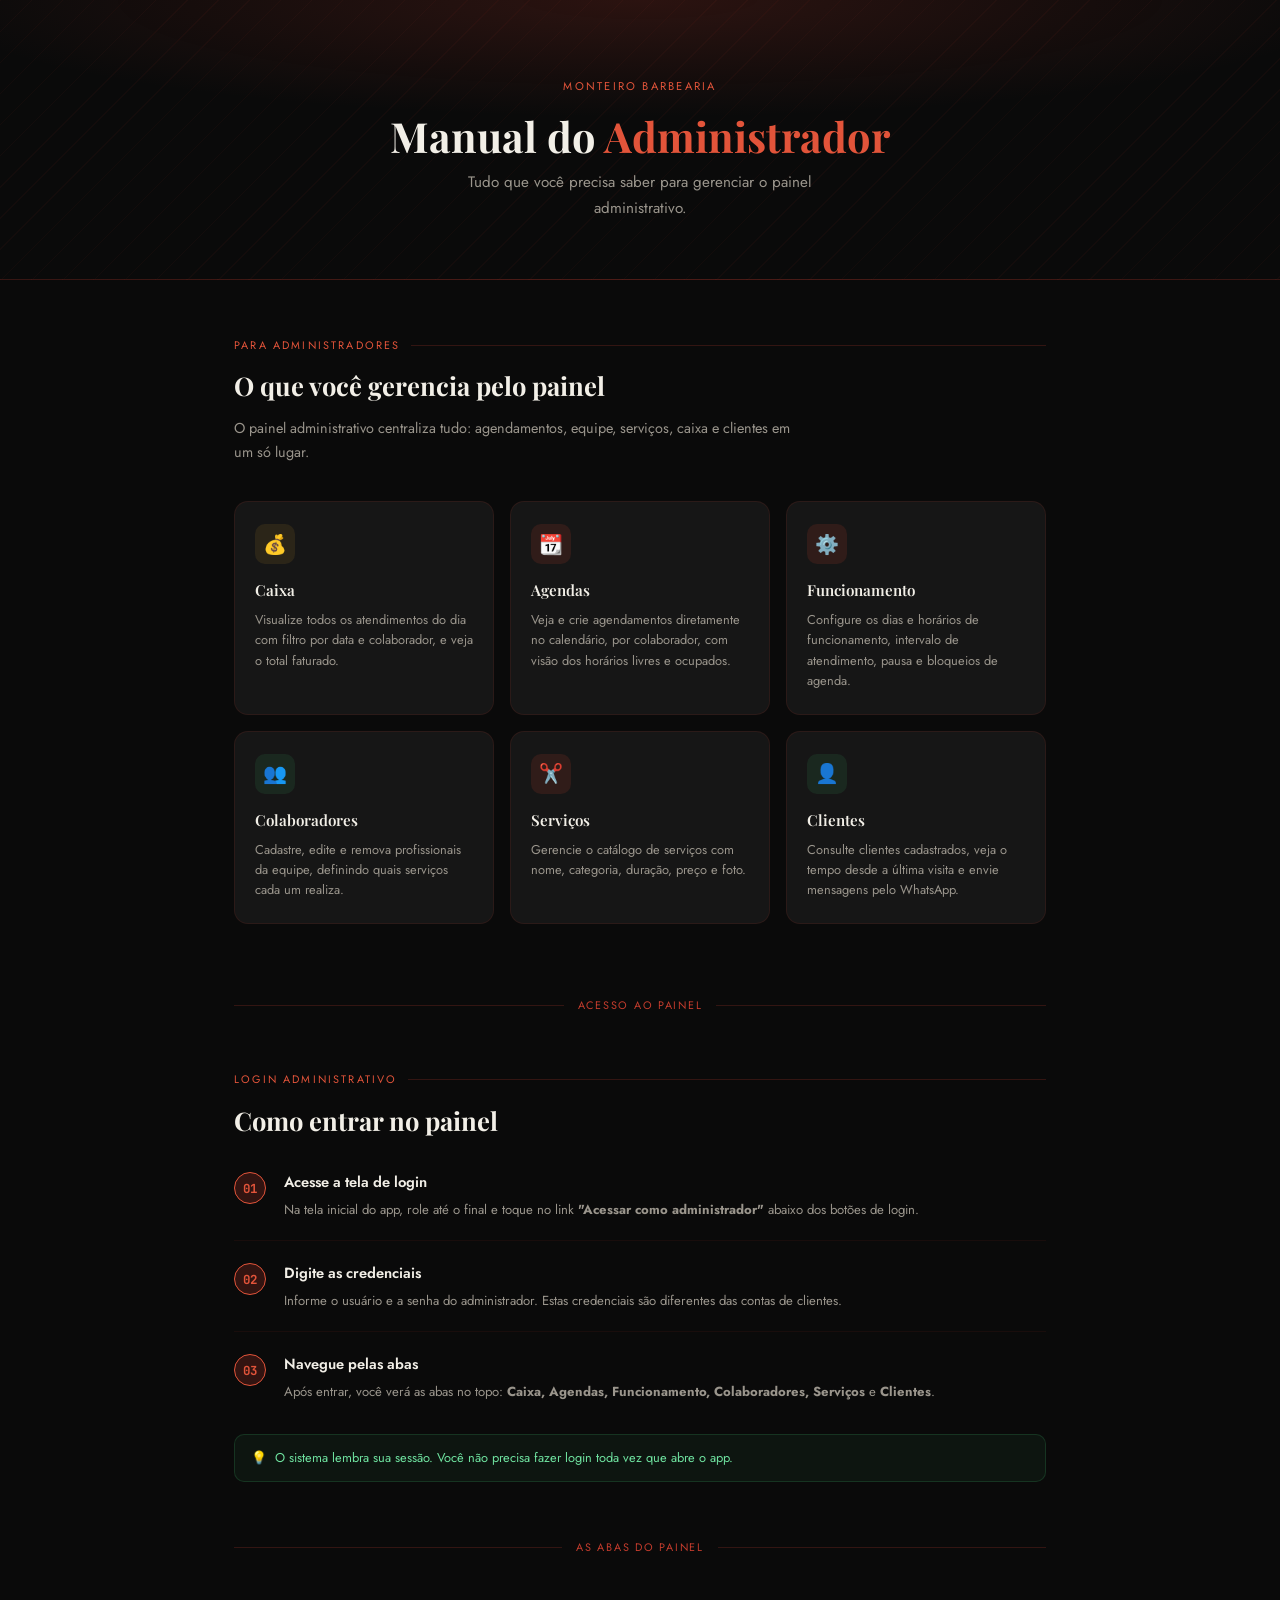
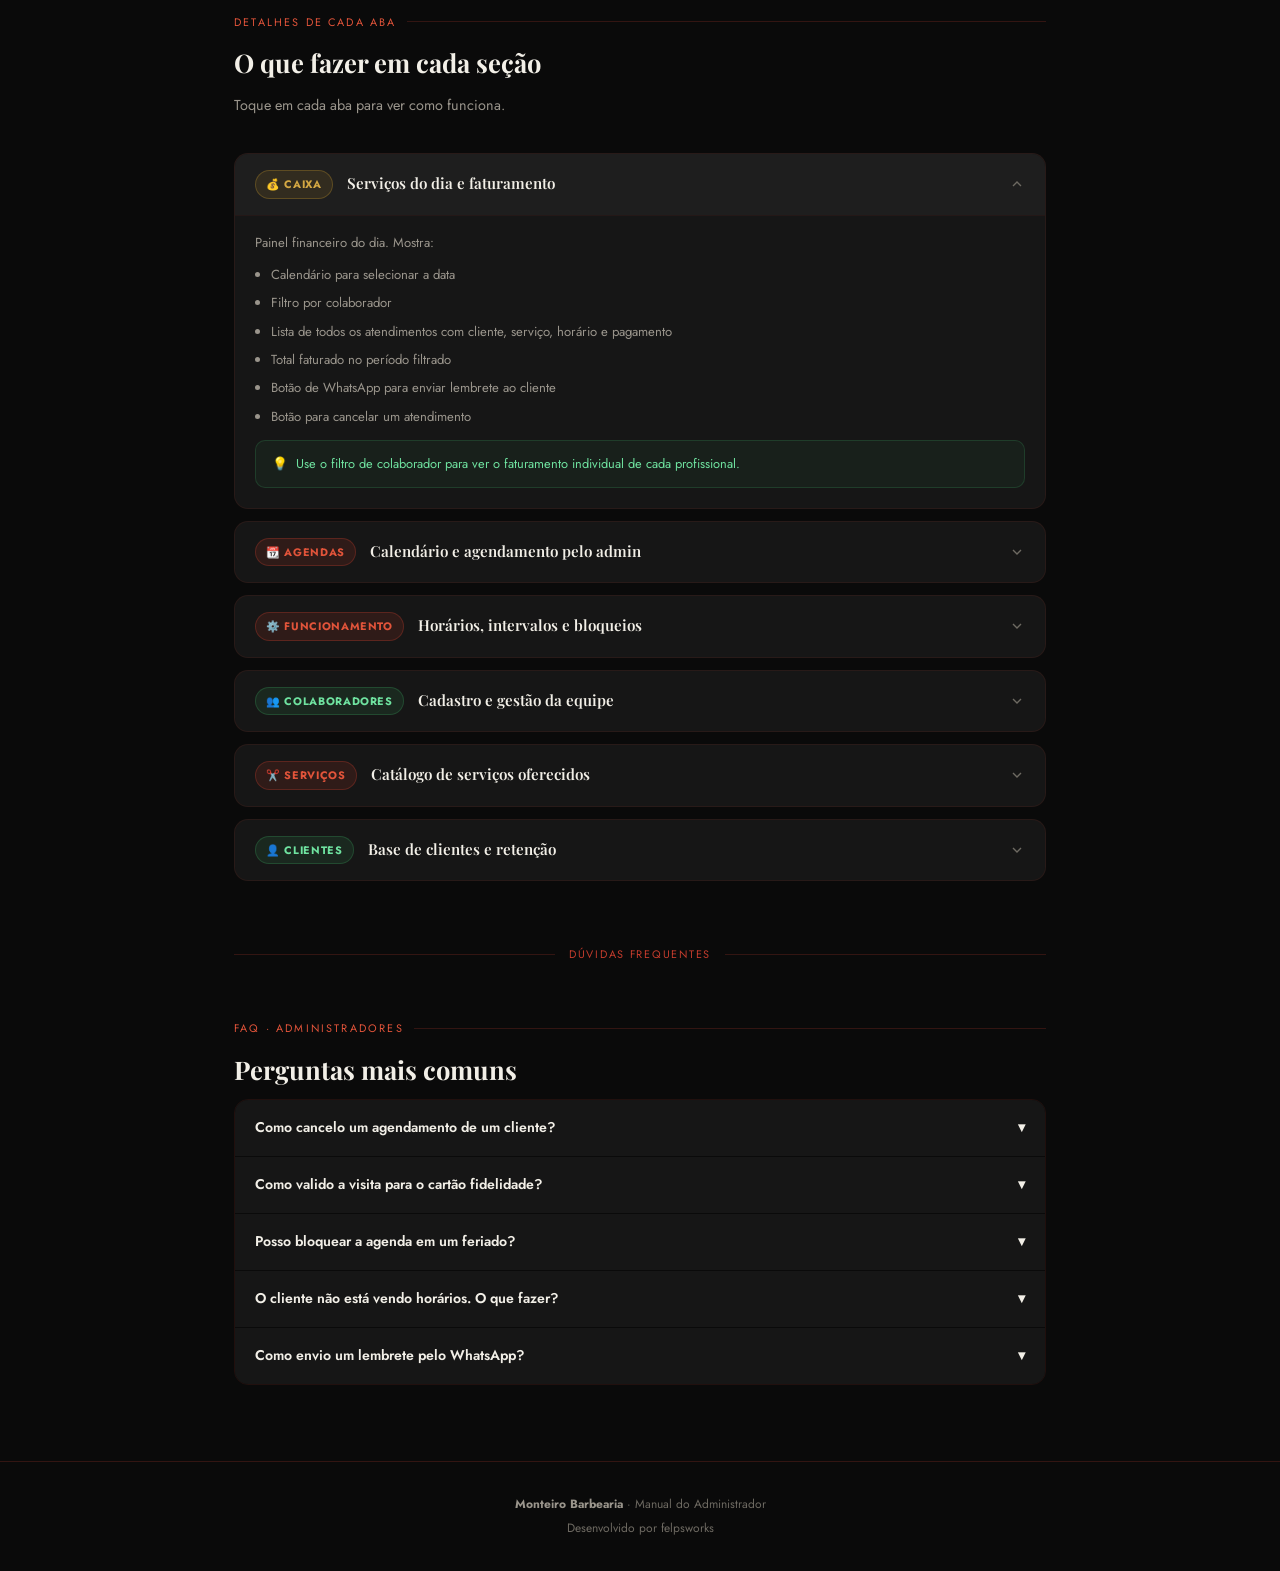
==== manual-admin.html @ 33fc9440 "Add files via upload" ====
<!DOCTYPE html>
<html lang="pt-BR">
<head>
<meta charset="UTF-8">
<meta name="viewport" content="width=device-width, initial-scale=1.0">
<title>Manual do Admin · Monteiro Barbearia</title>
<link rel="preconnect" href="https://fonts.googleapis.com">
<link href="https://fonts.googleapis.com/css2?family=Playfair+Display:wght@500;700&family=Jost:wght@400;500;600&family=JetBrains+Mono:wght@400;600&display=swap" rel="stylesheet">
<style>
  :root{--bg:#0a0a0a;--surface:#161616;--surface-2:#1e1e1e;--red:#c43c2d;--red-bright:#e2543a;--red-dim:rgba(196,60,45,.22);--cream:#f2efe7;--muted:#9a958c;--muted-2:#6e6a62;--green:#3fae66;--green-bright:#6fe3a0;--green-dim:rgba(63,174,102,.18);--radius:14px;}
  *{box-sizing:border-box;margin:0;padding:0;}
  html{scroll-behavior:smooth;}
  body{background:var(--bg);font-family:'Jost',sans-serif;color:var(--cream);-webkit-font-smoothing:antialiased;line-height:1.7;}
  h1,h2,h3,.serif{font-family:'Playfair Display',serif;}
  .hero{min-height:280px;display:flex;flex-direction:column;align-items:center;justify-content:center;text-align:center;padding:60px 24px 40px;background:radial-gradient(ellipse 80% 60% at 50% 0%, rgba(196,60,45,.18), transparent 70%),repeating-linear-gradient(135deg,rgba(196,60,45,.05) 0 1px,transparent 1px 22px);border-bottom:1px solid var(--red-dim);}
  .hero-tag{font-size:.7rem;letter-spacing:.2em;text-transform:uppercase;color:var(--red-bright);margin-bottom:16px;display:flex;align-items:center;gap:8px;}
  .hero-tag::before,.hero-tag::after{content:'';flex:1;height:1px;background:var(--red-dim);max-width:48px;}
  .hero h1{font-size:clamp(1.8rem,5vw,2.6rem);font-weight:700;line-height:1.15;margin-bottom:10px;}
  .hero h1 em{color:var(--red-bright);font-style:normal;}
  .hero p{font-size:.95rem;color:var(--muted);max-width:440px;margin:0 auto;}
  .wrapper{max-width:860px;margin:0 auto;padding:0 24px;}
  .section{padding:56px 0 16px;}
  .section-eyebrow{font-size:.68rem;letter-spacing:.2em;text-transform:uppercase;color:var(--red-bright);margin-bottom:10px;display:flex;align-items:center;gap:10px;}
  .section-eyebrow::after{content:'';flex:1;height:1px;background:var(--red-dim);}
  .section h2{font-size:1.6rem;font-weight:700;margin-bottom:8px;}
  .section-desc{color:var(--muted);font-size:.9rem;margin-bottom:36px;max-width:560px;}
  .feature-grid{display:grid;grid-template-columns:repeat(auto-fill,minmax(240px,1fr));gap:16px;margin-bottom:16px;}
  .feature-card{background:var(--surface);border:1px solid rgba(196,60,45,.12);border-radius:var(--radius);padding:22px 20px;transition:border-color .2s;}
  .feature-card:hover{border-color:var(--red-dim);}
  .feature-icon{width:40px;height:40px;border-radius:10px;display:flex;align-items:center;justify-content:center;font-size:1.2rem;margin-bottom:14px;}
  .icon-red{background:rgba(196,60,45,.15);}
  .icon-green{background:rgba(63,174,102,.12);}
  .icon-gold{background:rgba(196,150,45,.12);}
  .feature-card h3{font-size:.95rem;font-weight:600;margin-bottom:6px;color:var(--cream);}
  .feature-card p{font-size:.8rem;color:var(--muted);line-height:1.6;}
  .steps{display:flex;flex-direction:column;gap:0;margin-bottom:8px;}
  .step{display:flex;gap:18px;align-items:flex-start;padding:20px 0;border-bottom:1px solid rgba(196,60,45,.08);}
  .step:last-child{border-bottom:none;}
  .step-num{width:32px;height:32px;border-radius:50%;flex:none;background:var(--red-dim);border:1px solid var(--red-bright);display:flex;align-items:center;justify-content:center;font-size:.78rem;font-weight:700;color:var(--red-bright);font-family:'JetBrains Mono',monospace;margin-top:2px;}
  .step-body h4{font-size:.92rem;font-weight:600;margin-bottom:4px;color:var(--cream);}
  .step-body p{font-size:.82rem;color:var(--muted);line-height:1.6;}
  .tab-list{display:flex;flex-direction:column;gap:12px;margin-bottom:8px;}
  .tab-item{background:var(--surface);border:1px solid rgba(196,60,45,.1);border-radius:var(--radius);overflow:hidden;}
  .tab-item-header{display:flex;align-items:center;gap:14px;padding:16px 20px;cursor:pointer;transition:background .15s;}
  .tab-item-header:hover{background:var(--surface-2);}
  .tab-badge{padding:4px 10px;border-radius:999px;font-size:.68rem;font-weight:700;letter-spacing:.06em;text-transform:uppercase;flex:none;}
  .badge-red{background:rgba(196,60,45,.15);color:var(--red-bright);border:1px solid rgba(196,60,45,.3);}
  .badge-green{background:rgba(63,174,102,.12);color:var(--green-bright);border:1px solid rgba(63,174,102,.25);}
  .badge-gold{background:rgba(196,150,45,.12);color:#d4a843;border:1px solid rgba(196,150,45,.3);}
  .tab-item-header h3{font-size:.95rem;font-weight:600;flex:1;}
  .tab-item-body{padding:0 20px 20px;font-size:.82rem;color:var(--muted);border-top:1px solid rgba(196,60,45,.08);display:none;line-height:1.7;}
  .tab-item.open .tab-item-body{display:block;padding-top:16px;}
  .tab-item.open .tab-item-header{background:var(--surface-2);}
  .chevron{transition:transform .2s;color:var(--muted-2);}
  .tab-item.open .chevron{transform:rotate(180deg);}
  .tip{background:rgba(63,174,102,.07);border:1px solid rgba(63,174,102,.2);border-radius:10px;padding:12px 16px;margin-top:12px;font-size:.8rem;color:var(--green-bright);display:flex;gap:8px;align-items:flex-start;}
  .tip::before{content:'💡';flex:none;}
  .warn{background:rgba(196,60,45,.07);border:1px solid rgba(196,60,45,.2);border-radius:10px;padding:12px 16px;margin-top:12px;font-size:.8rem;color:var(--red-bright);display:flex;gap:8px;align-items:flex-start;}
  .warn::before{content:'⚠️';flex:none;}
  .faq-list{display:flex;flex-direction:column;gap:1px;border:1px solid rgba(196,60,45,.12);border-radius:var(--radius);overflow:hidden;}
  .faq-q{padding:16px 20px;font-size:.88rem;font-weight:600;background:var(--surface);cursor:pointer;display:flex;justify-content:space-between;gap:12px;transition:background .15s;}
  .faq-q:hover{background:var(--surface-2);}
  .faq-a{display:none;padding:0 20px 16px;font-size:.82rem;color:var(--muted);background:var(--surface);line-height:1.65;border-top:1px solid rgba(196,60,45,.08);}
  .faq-item.open .faq-a{display:block;padding-top:14px;}
  .faq-item.open .faq-q{background:var(--surface-2);}
  .divider{display:flex;align-items:center;gap:14px;padding:40px 0 0;font-size:.68rem;letter-spacing:.16em;text-transform:uppercase;color:var(--red);}
  .divider::before,.divider::after{content:'';flex:1;height:1px;background:var(--red-dim);}
  footer{border-top:1px solid var(--red-dim);padding:32px 24px;text-align:center;font-size:.75rem;color:var(--muted-2);margin-top:60px;}
  footer strong{color:var(--muted);}
  @media(max-width:600px){.feature-grid{grid-template-columns:1fr;}.hero h1{font-size:1.6rem;}}
</style>
</head>
<body>

<div class="hero">
  <div class="hero-tag">Monteiro Barbearia</div>
  <h1>Manual do <em>Administrador</em></h1>
  <p>Tudo que você precisa saber para gerenciar o painel administrativo.</p>
</div>

<div class="wrapper">

  <div class="section">
    <div class="section-eyebrow">Para administradores</div>
    <h2 class="serif">O que você gerencia pelo painel</h2>
    <p class="section-desc">O painel administrativo centraliza tudo: agendamentos, equipe, serviços, caixa e clientes em um só lugar.</p>
    <div class="feature-grid">
      <div class="feature-card"><div class="feature-icon icon-gold">💰</div><h3>Caixa</h3><p>Visualize todos os atendimentos do dia com filtro por data e colaborador, e veja o total faturado.</p></div>
      <div class="feature-card"><div class="feature-icon icon-red">📆</div><h3>Agendas</h3><p>Veja e crie agendamentos diretamente no calendário, por colaborador, com visão dos horários livres e ocupados.</p></div>
      <div class="feature-card"><div class="feature-icon icon-red">⚙️</div><h3>Funcionamento</h3><p>Configure os dias e horários de funcionamento, intervalo de atendimento, pausa e bloqueios de agenda.</p></div>
      <div class="feature-card"><div class="feature-icon icon-green">👥</div><h3>Colaboradores</h3><p>Cadastre, edite e remova profissionais da equipe, definindo quais serviços cada um realiza.</p></div>
      <div class="feature-card"><div class="feature-icon icon-red">✂️</div><h3>Serviços</h3><p>Gerencie o catálogo de serviços com nome, categoria, duração, preço e foto.</p></div>
      <div class="feature-card"><div class="feature-icon icon-green">👤</div><h3>Clientes</h3><p>Consulte clientes cadastrados, veja o tempo desde a última visita e envie mensagens pelo WhatsApp.</p></div>
    </div>
  </div>

  <div class="divider">Acesso ao painel</div>
  <div class="section">
    <div class="section-eyebrow">Login administrativo</div>
    <h2 class="serif">Como entrar no painel</h2>
    <div class="steps">
      <div class="step"><div class="step-num">01</div><div class="step-body"><h4>Acesse a tela de login</h4><p>Na tela inicial do app, role até o final e toque no link <strong>"Acessar como administrador"</strong> abaixo dos botões de login.</p></div></div>
      <div class="step"><div class="step-num">02</div><div class="step-body"><h4>Digite as credenciais</h4><p>Informe o usuário e a senha do administrador. Estas credenciais são diferentes das contas de clientes.</p></div></div>
      <div class="step"><div class="step-num">03</div><div class="step-body"><h4>Navegue pelas abas</h4><p>Após entrar, você verá as abas no topo: <strong>Caixa, Agendas, Funcionamento, Colaboradores, Serviços</strong> e <strong>Clientes</strong>.</p></div></div>
    </div>
    <div class="tip">O sistema lembra sua sessão. Você não precisa fazer login toda vez que abre o app.</div>
  </div>

  <div class="divider">As abas do painel</div>
  <div class="section">
    <div class="section-eyebrow">Detalhes de cada aba</div>
    <h2 class="serif">O que fazer em cada seção</h2>
    <p class="section-desc">Toque em cada aba para ver como funciona.</p>
    <div class="tab-list">

      <div class="tab-item open">
        <div class="tab-item-header" onclick="toggleTab(this)">
          <div class="tab-badge badge-gold">💰 Caixa</div>
          <h3>Serviços do dia e faturamento</h3>
          <svg class="chevron" width="16" height="16" viewBox="0 0 24 24" fill="none" stroke="currentColor" stroke-width="2"><path d="M6 9l6 6 6-6"/></svg>
        </div>
        <div class="tab-item-body">
          Painel financeiro do dia. Mostra:
          <ul style="margin:10px 0 8px 16px;display:flex;flex-direction:column;gap:6px;">
            <li>Calendário para selecionar a data</li>
            <li>Filtro por colaborador</li>
            <li>Lista de todos os atendimentos com cliente, serviço, horário e pagamento</li>
            <li>Total faturado no período filtrado</li>
            <li>Botão de WhatsApp para enviar lembrete ao cliente</li>
            <li>Botão para cancelar um atendimento</li>
          </ul>
          <div class="tip">Use o filtro de colaborador para ver o faturamento individual de cada profissional.</div>
        </div>
      </div>

      <div class="tab-item">
        <div class="tab-item-header" onclick="toggleTab(this)">
          <div class="tab-badge badge-red">📆 Agendas</div>
          <h3>Calendário e agendamento pelo admin</h3>
          <svg class="chevron" width="16" height="16" viewBox="0 0 24 24" fill="none" stroke="currentColor" stroke-width="2"><path d="M6 9l6 6 6-6"/></svg>
        </div>
        <div class="tab-item-body">
          Coração da gestão de horários. Aqui você pode:
          <ul style="margin:10px 0 8px 16px;display:flex;flex-direction:column;gap:6px;">
            <li>Selecionar um colaborador pelos chips no topo</li>
            <li>Navegar pelo calendário mensal</li>
            <li><strong>Clicar em qualquer data</strong> para ver todos os horários daquele dia</li>
            <li>Ver quem está agendado em cada horário ocupado</li>
            <li>Criar um novo agendamento clicando em um horário livre</li>
            <li>Validar visitas para o cartão fidelidade do cliente</li>
            <li>Enviar lembrete via WhatsApp e cancelar agendamentos</li>
          </ul>
          <div class="tip">Ao clicar em uma data, um painel desliza de baixo com todos os horários — ocupados e livres.</div>
        </div>
      </div>

      <div class="tab-item">
        <div class="tab-item-header" onclick="toggleTab(this)">
          <div class="tab-badge badge-red">⚙️ Funcionamento</div>
          <h3>Horários, intervalos e bloqueios</h3>
          <svg class="chevron" width="16" height="16" viewBox="0 0 24 24" fill="none" stroke="currentColor" stroke-width="2"><path d="M6 9l6 6 6-6"/></svg>
        </div>
        <div class="tab-item-body">
          Configure como a barbearia funciona. Impacta diretamente quais horários aparecem para os clientes.
          <ul style="margin:10px 0 8px 16px;display:flex;flex-direction:column;gap:6px;">
            <li><strong>Dias e horários:</strong> ative ou desative cada dia e defina abertura e fechamento</li>
            <li><strong>Duração do slot:</strong> intervalo entre cada horário disponível</li>
            <li><strong>Pausa/almoço:</strong> período sem geração de horários</li>
            <li><strong>Janela de agendamento:</strong> quantos dias à frente o cliente pode agendar</li>
            <li><strong>Bloqueio de agenda:</strong> bloqueia um período inteiro (férias, feriados)</li>
          </ul>
          <div class="warn">Sempre clique em <strong>Salvar configurações</strong> após fazer alterações.</div>
        </div>
      </div>

      <div class="tab-item">
        <div class="tab-item-header" onclick="toggleTab(this)">
          <div class="tab-badge badge-green">👥 Colaboradores</div>
          <h3>Cadastro e gestão da equipe</h3>
          <svg class="chevron" width="16" height="16" viewBox="0 0 24 24" fill="none" stroke="currentColor" stroke-width="2"><path d="M6 9l6 6 6-6"/></svg>
        </div>
        <div class="tab-item-body">
          Gerencie os profissionais da equipe. Para cada colaborador você define:
          <ul style="margin:10px 0 8px 16px;display:flex;flex-direction:column;gap:6px;">
            <li>Nome completo e função (ex: Barbeiro, Manicure)</li>
            <li>Quais serviços ele realiza</li>
          </ul>
          Toque no <strong>+</strong> para cadastrar. Use o lápis para editar ou a lixeira para remover.
          <div class="tip">Um colaborador só aparece para os clientes se estiver vinculado ao serviço em questão.</div>
        </div>
      </div>

      <div class="tab-item">
        <div class="tab-item-header" onclick="toggleTab(this)">
          <div class="tab-badge badge-red">✂️ Serviços</div>
          <h3>Catálogo de serviços oferecidos</h3>
          <svg class="chevron" width="16" height="16" viewBox="0 0 24 24" fill="none" stroke="currentColor" stroke-width="2"><path d="M6 9l6 6 6-6"/></svg>
        </div>
        <div class="tab-item-body">
          Gerencie tudo que a barbearia oferece. Para cada serviço você cadastra:
          <ul style="margin:10px 0 8px 16px;display:flex;flex-direction:column;gap:6px;">
            <li>Nome, categoria, duração, preço e foto (opcional)</li>
          </ul>
          <div class="tip">Manter as fotos dos serviços atualizadas deixa o app mais atrativo.</div>
          <div class="warn">Ao remover um serviço, ele é desvinculado dos colaboradores automaticamente.</div>
        </div>
      </div>

      <div class="tab-item">
        <div class="tab-item-header" onclick="toggleTab(this)">
          <div class="tab-badge badge-green">👤 Clientes</div>
          <h3>Base de clientes e retenção</h3>
          <svg class="chevron" width="16" height="16" viewBox="0 0 24 24" fill="none" stroke="currentColor" stroke-width="2"><path d="M6 9l6 6 6-6"/></svg>
        </div>
        <div class="tab-item-body">
          Veja todos os clientes cadastrados. Para cada cliente você vê:
          <ul style="margin:10px 0 8px 16px;display:flex;flex-direction:column;gap:6px;">
            <li>Nome e telefone</li>
            <li>Dias desde a última visita (verde até 15 dias, amarelo até 30, vermelho acima de 30)</li>
            <li>Progresso no cartão fidelidade</li>
            <li>Botão de WhatsApp com mensagem personalizada</li>
          </ul>
          Toque no card do cliente para ver o cartão fidelidade completo.
          <div class="tip">Clientes em vermelho (mais de 30 dias sem visita) são prioridade. Use o WhatsApp direto pelo app.</div>
        </div>
      </div>

    </div>
  </div>

  <div class="divider">Dúvidas frequentes</div>
  <div class="section">
    <div class="section-eyebrow">FAQ · Administradores</div>
    <h2 class="serif">Perguntas mais comuns</h2>
    <div class="faq-list">
      <div class="faq-item"><div class="faq-q" onclick="toggleFaq(this)">Como cancelo um agendamento de um cliente? <span>▾</span></div><div class="faq-a">Na aba <strong>Agendas</strong>, clique na data para abrir o painel de horários e toque no ícone de lixeira ao lado do agendamento.</div></div>
      <div class="faq-item"><div class="faq-q" onclick="toggleFaq(this)">Como valido a visita para o cartão fidelidade? <span>▾</span></div><div class="faq-a">Na aba <strong>Agendas</strong>, após o atendimento, toque no ícone de check (✓) verde ao lado do agendamento. Cada visita só pode ser validada uma vez.</div></div>
      <div class="faq-item"><div class="faq-q" onclick="toggleFaq(this)">Posso bloquear a agenda em um feriado? <span>▾</span></div><div class="faq-a">Sim. Vá em <strong>Funcionamento → Bloquear agenda</strong>. Informe a data de início e fim e clique em <strong>+ Adicionar bloqueio</strong>. Depois clique em <strong>Salvar configurações</strong>.</div></div>
      <div class="faq-item"><div class="faq-q" onclick="toggleFaq(this)">O cliente não está vendo horários. O que fazer? <span>▾</span></div><div class="faq-a">Verifique em <strong>Funcionamento</strong> se o dia está ativo e com horários configurados. Confirme também se não há bloqueio de agenda no período e se o colaborador está vinculado ao serviço.</div></div>
      <div class="faq-item"><div class="faq-q" onclick="toggleFaq(this)">Como envio um lembrete pelo WhatsApp? <span>▾</span></div><div class="faq-a">Nas abas <strong>Agendas</strong> e <strong>Caixa</strong>, cada agendamento tem um botão verde do WhatsApp. Toque nele para abrir uma conversa com mensagem de lembrete já preenchida.</div></div>
    </div>
  </div>

</div>

<footer>
  <strong>Monteiro Barbearia</strong> · Manual do Administrador<br>
  <span style="margin-top:4px;display:block;">Desenvolvido por felpsworks</span>
</footer>

<script>
  function toggleTab(header){
    header.closest('.tab-item').classList.toggle('open');
  }
  function toggleFaq(qEl){
    const item = qEl.closest('.faq-item');
    const wasOpen = item.classList.contains('open');
    document.querySelectorAll('.faq-item').forEach(f => f.classList.remove('open'));
    if(!wasOpen) item.classList.add('open');
  }
</script>
</body>
</html>
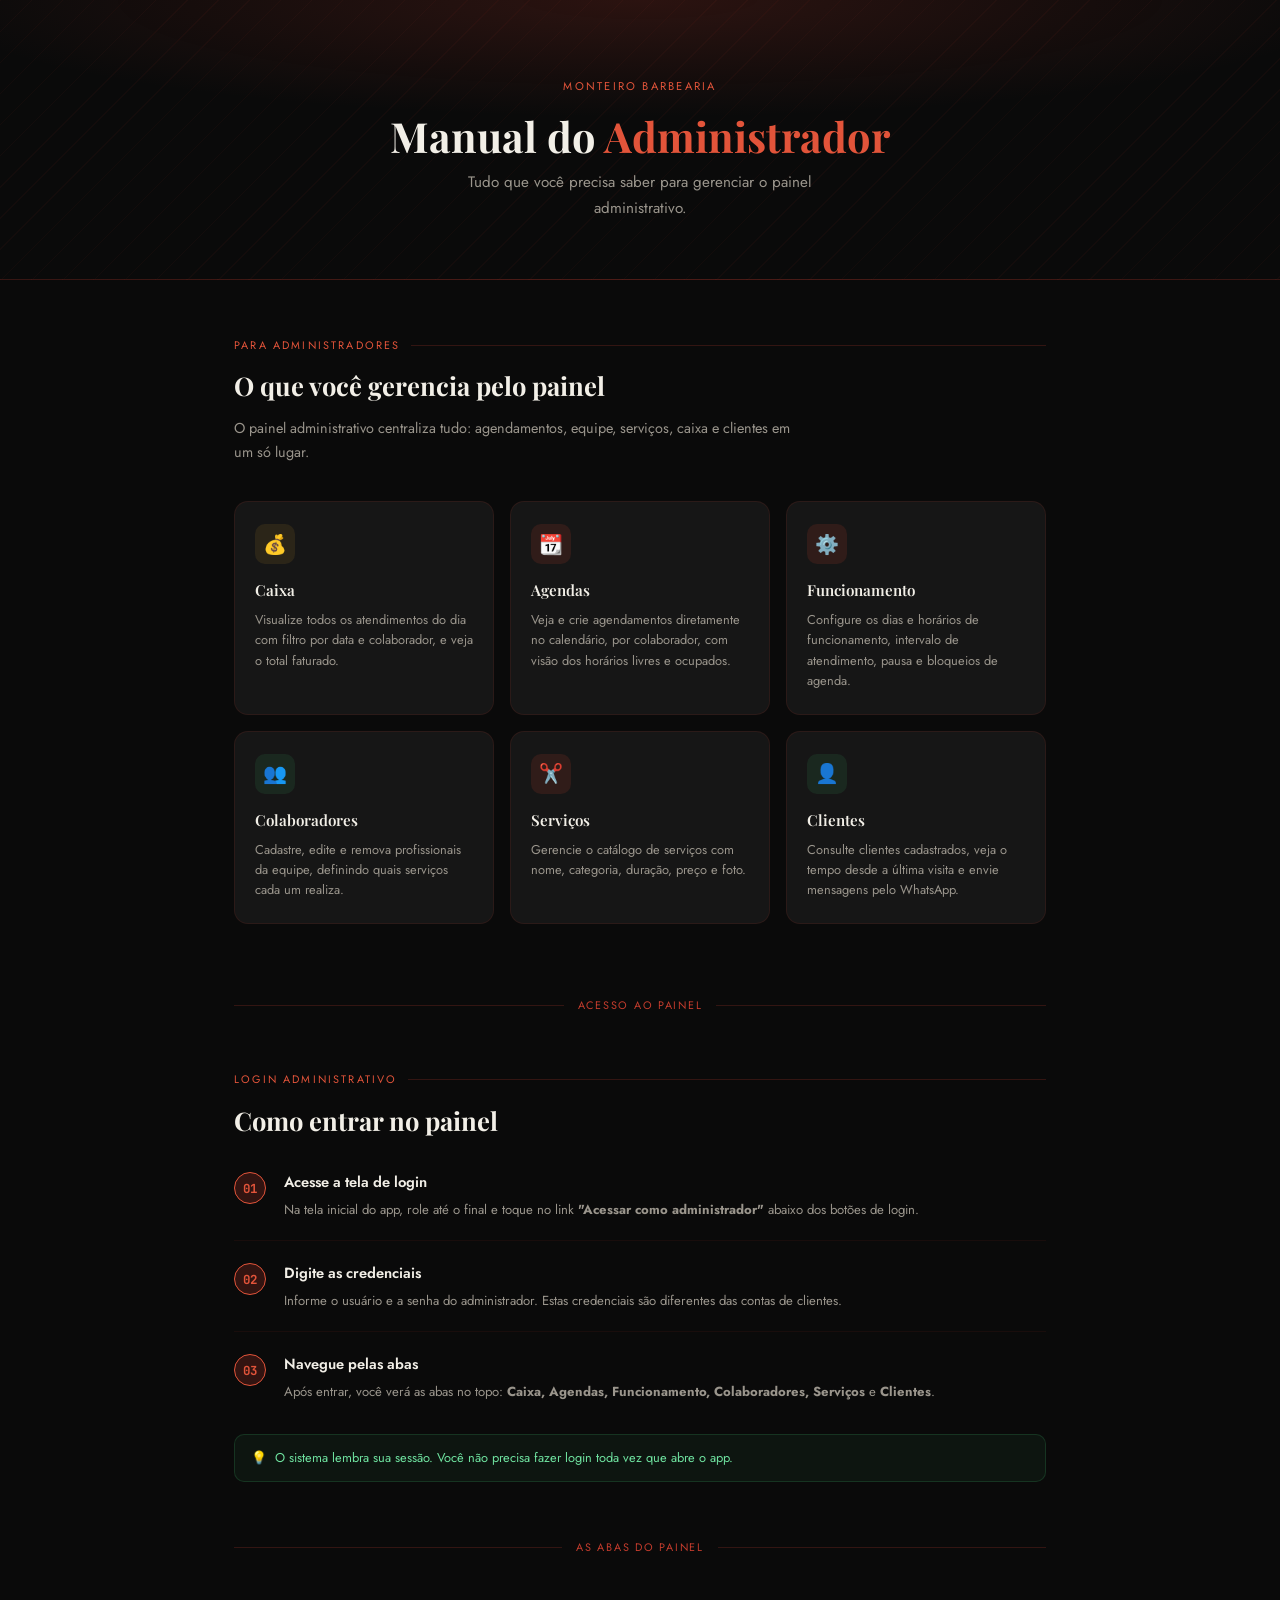
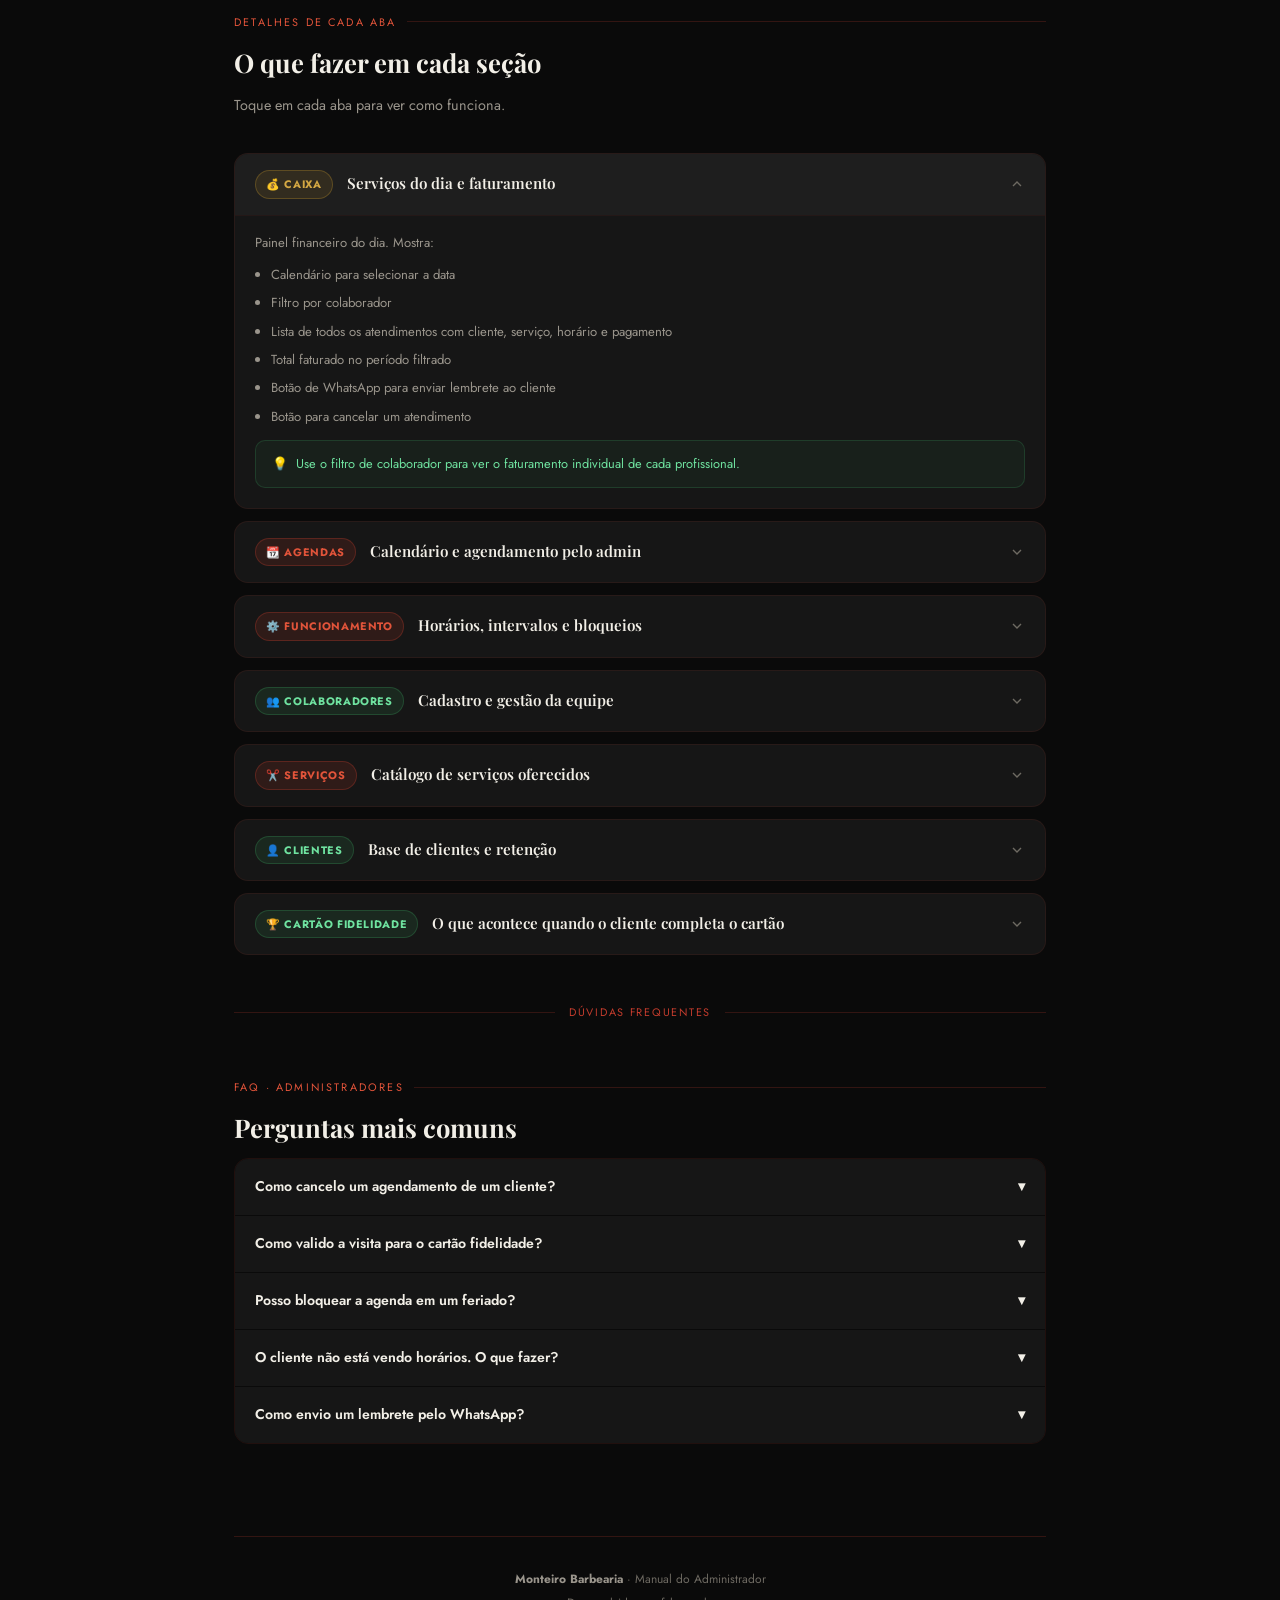
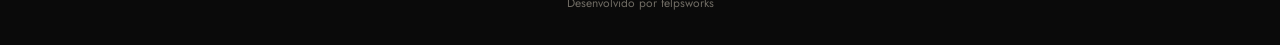
==== commit 826f882d: "Add files via upload" ====
--- a/manual-admin.html
+++ b/manual-admin.html
@@ -225,7 +225,38 @@
         </div>
       </div>
 
-    </div>
+      <div class="tab-item">
+        <div class="tab-item-header" onclick="toggleTab(this)">
+          <div class="tab-badge badge-green">🏆 Cartão Fidelidade</div>
+          <h3>O que acontece quando o cliente completa o cartão</h3>
+          <svg class="chevron" width="16" height="16" viewBox="0 0 24 24" fill="none" stroke="currentColor" stroke-width="2"><path d="M6 9l6 6 6-6"/></svg>
+        </div>
+        <div class="tab-item-body">
+          O cartão fidelidade tem <strong>11 selos</strong> no total. Veja o que acontece em cada marco:
+          <ul style="margin:10px 0 8px 16px;display:flex;flex-direction:column;gap:6px;">
+            <li><strong>6º selo</strong> — cliente desbloqueia <strong>10% de desconto</strong> no próximo corte</li>
+            <li><strong>10º selo</strong> — cliente tem direito a <strong>1 serviço GRÁTIS</strong></li>
+            <li><strong>11º selo</strong> — brinde utilizado, cartão pode ser zerado para novo ciclo</li>
+          </ul>
+          <div class="tip">Quando o cliente atingir 10 visitas validadas, você receberá uma <strong>notificação push automática</strong> avisando que ele tem direito ao brinde.</div>
+
+          <div style="margin-top:14px; font-weight:600; color:var(--cream); margin-bottom:8px; font-size:.85rem;">Regras do serviço GRÁTIS:</div>
+          <ul style="margin:0 0 12px 16px;display:flex;flex-direction:column;gap:6px;">
+            <li>O cliente deve <strong>agendar previamente</strong> o horário do brinde</li>
+            <li>Disponível <strong>exclusivamente às terças e quartas-feiras</strong></li>
+            <li>O cliente deve informar no agendamento que vai utilizar o benefício</li>
+          </ul>
+
+          <div style="font-weight:600; color:var(--cream); margin-bottom:8px; font-size:.85rem;">Como zerar o cartão após o uso do brinde:</div>
+          <ol style="margin:0 0 0 16px;display:flex;flex-direction:column;gap:6px;">
+            <li>Vá na aba <strong>Clientes</strong></li>
+            <li>Toque no card do cliente</li>
+            <li>No cartão aparece o botão verde <strong>"🔄 Zerar cartão fidelidade"</strong></li>
+            <li>Confirme — o cliente começa um novo ciclo do zero</li>
+          </ol>
+          <div class="warn">Zere o cartão somente após o cliente ter utilizado o brinde. Esta ação não pode ser desfeita.</div>
+        </div>
+      </div>
   </div>
 
   <div class="divider">Dúvidas frequentes</div>
